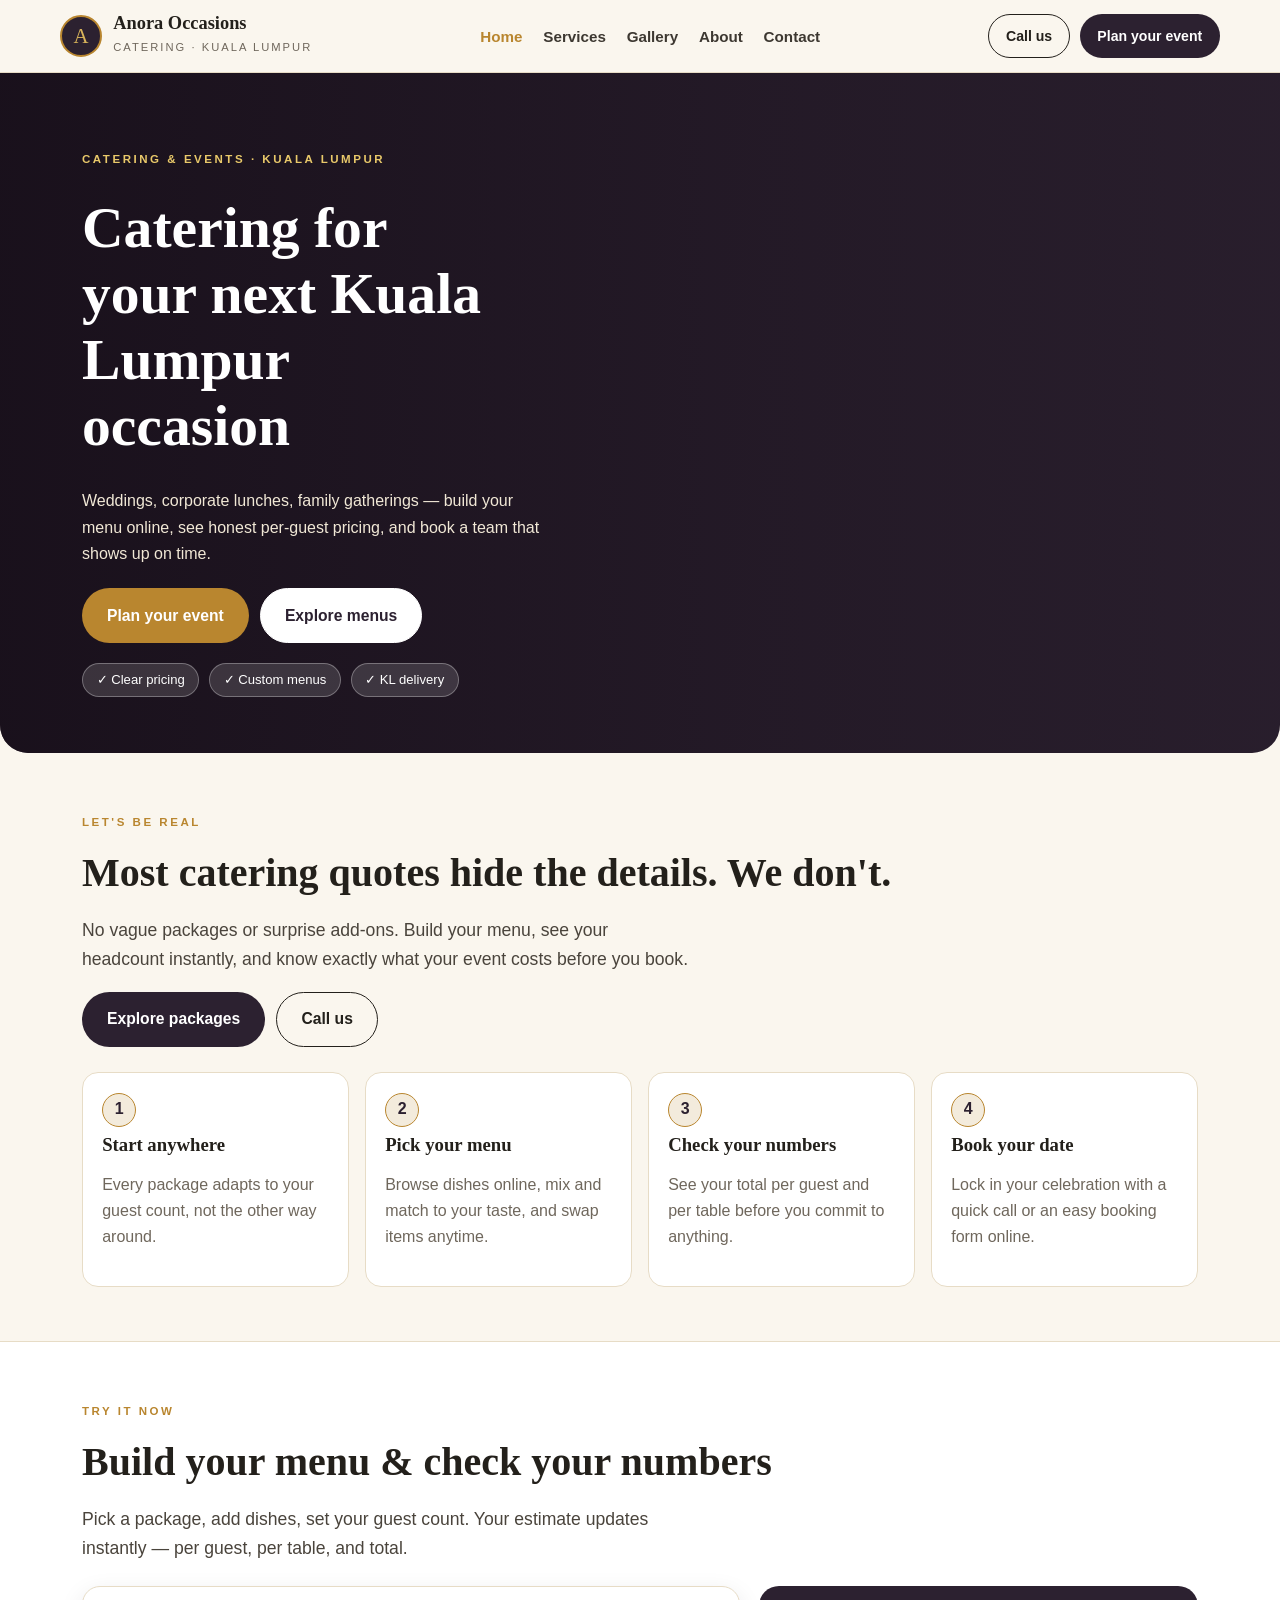
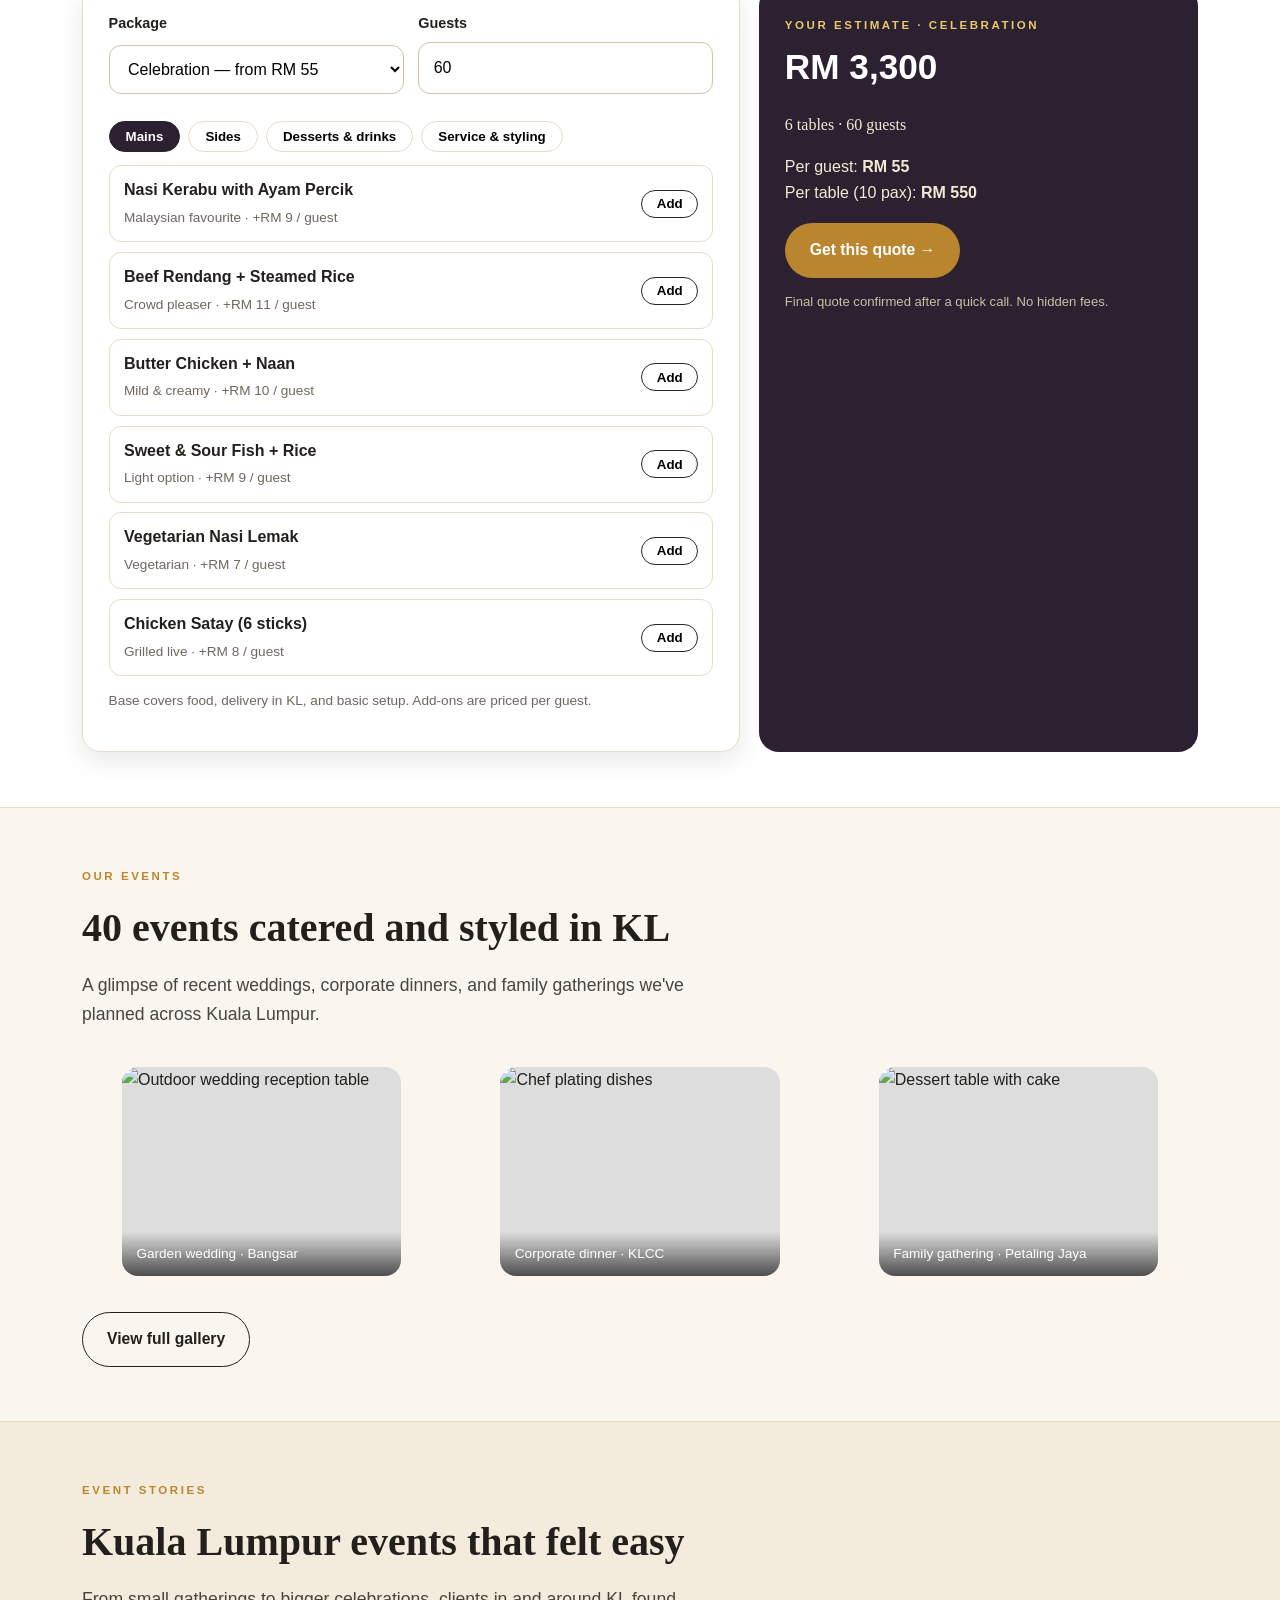
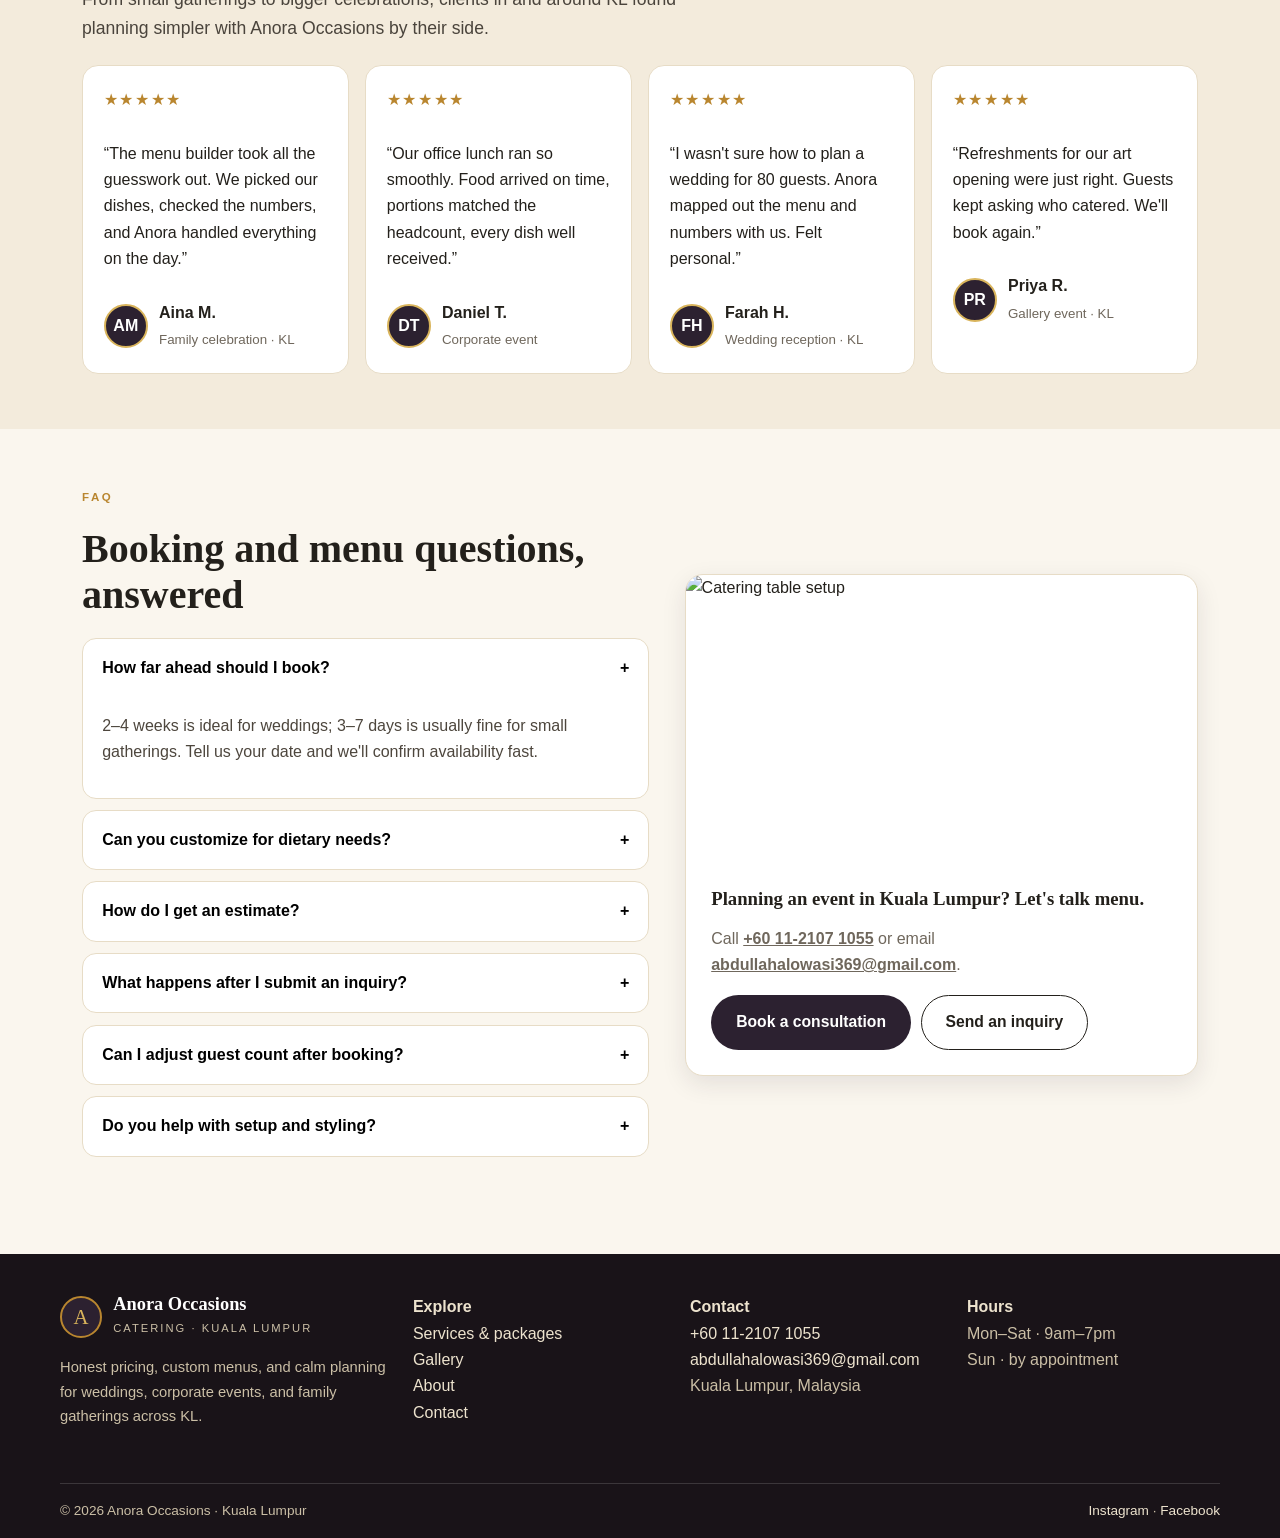
==== index.html @ 4746d6f7 "Add files via upload" ====
<!doctype html>
<html lang="en">
<head>
<meta charset="utf-8">
<meta name="viewport" content="width=device-width,initial-scale=1">
<title>Anora Occasions — Catering & Event Services in Kuala Lumpur</title>
<meta name="description" content="Anora Occasions offers catering and event services in Kuala Lumpur. Build custom menus, calculate headcounts, and book your occasion with clear pricing.">
<link rel="stylesheet" href="assets/css/style.css">
<link rel="icon" href="data:image/svg+xml,<svg xmlns='http://www.w3.org/2000/svg' viewBox='0 0 100 100'><circle cx='50' cy='50' r='46' fill='%232C2130'/><text x='50' y='66' font-size='52' text-anchor='middle' fill='%23D9B45B' font-family='Georgia'>A</text></svg>">
<script type="application/ld+json">{"@context":"https://schema.org","@type":"FoodEstablishment","name":"Anora Occasions","servesCuisine":["Malaysian","Western","Vegetarian"],"telephone":"+601121071055","email":"abdullahalowasi369@gmail.com","address":{"@type":"PostalAddress","addressLocality":"Kuala Lumpur","addressCountry":"MY"}}</script>
</head>
<body>
<header class="site-header">
  <div class="wrap nav">
    <a class="brand" href="index.html"><span class="brand-mark">A</span><span><b>Anora Occasions</b><small>Catering · Kuala Lumpur</small></span></a>
    <nav class="nav-links" id="navLinks">
      <a href="index.html">Home</a><a href="services.html">Services</a><a href="gallery.html">Gallery</a><a href="about.html">About</a><a href="contact.html">Contact</a>
    </nav>
    <div class="nav-cta">
      <a class="btn btn-ghost btn-sm" href="tel:+601121071055">Call us</a>
      <a class="btn btn-dark btn-sm" href="contact.html">Plan your event</a>
      <button class="burger" id="burger" aria-label="Menu">☰</button>
    </div>
  </div>
</header>

<div class="hero">
  <div class="hero-bg" style="background-image:url('https://images.unsplash.com/photo-1519225421980-715cb0215aed?auto=format&fit=crop&w=1600&q=80')"></div>
  <div class="hero-inner">
    <span class="eyebrow" style="color:#E9C96A">Catering &amp; Events · Kuala Lumpur</span>
    <h1>Catering for your next Kuala Lumpur occasion</h1>
    <p>Weddings, corporate lunches, family gatherings — build your menu online, see honest per-guest pricing, and book a team that shows up on time.</p>
    <div class="hero-actions">
      <a class="btn btn-gold" href="contact.html">Plan your event</a>
      <a class="btn btn-light" href="services.html">Explore menus</a>
    </div>
    <div class="hero-badges"><span class="pill">✓ Clear pricing</span><span class="pill">✓ Custom menus</span><span class="pill">✓ KL delivery</span></div>
  </div>
</div>

<section>
  <div class="wrap">
    <span class="eyebrow">Let's be real</span>
    <h2>Most catering quotes hide the details. We don't.</h2>
    <p class="lead">No vague packages or surprise add-ons. Build your menu, see your headcount instantly, and know exactly what your event costs before you book.</p>
    <div style="display:flex;gap:.7rem;flex-wrap:wrap;margin-top:1rem">
      <a class="btn btn-dark" href="services.html">Explore packages</a>
      <a class="btn btn-ghost" href="tel:+601121071055">Call us</a>
    </div>
    <div class="steps">
      <div class="step reveal"><div class="n">1</div><h3>Start anywhere</h3><p class="muted">Every package adapts to your guest count, not the other way around.</p></div>
      <div class="step reveal"><div class="n">2</div><h3>Pick your menu</h3><p class="muted">Browse dishes online, mix and match to your taste, and swap items anytime.</p></div>
      <div class="step reveal"><div class="n">3</div><h3>Check your numbers</h3><p class="muted">See your total per guest and per table before you commit to anything.</p></div>
      <div class="step reveal"><div class="n">4</div><h3>Book your date</h3><p class="muted">Lock in your celebration with a quick call or an easy booking form online.</p></div>
    </div>
  </div>
</section>

<section style="background:#fff;border-top:1px solid var(--line);border-bottom:1px solid var(--line)">
  <div class="wrap">
    <span class="eyebrow">Try it now</span>
    <h2>Build your menu &amp; check your numbers</h2>
    <p class="lead">Pick a package, add dishes, set your guest count. Your estimate updates instantly — per guest, per table, and total.</p>
    <div class="builder" data-builder>
      <div class="card card-pad">
        <div class="form-row">
          <div class="field"><label for="bPkg">Package</label>
            <select data-pkg id="bPkg"><option value="casual">Casual Gathering — from RM 35</option><option value="celebration" selected>Celebration — from RM 55</option><option value="grand">Grand Affair — custom</option></select></div>
          <div class="field"><label for="bGuests">Guests</label><input data-guests id="bGuests" type="number" min="10" max="500" value="60"></div>
        </div>
        <div class="cat-tabs">
          <button type="button" data-cat="mains" class="on">Mains</button>
          <button type="button" data-cat="sides">Sides</button>
          <button type="button" data-cat="desserts">Desserts &amp; drinks</button>
          <button type="button" data-cat="staffing">Service &amp; styling</button>
        </div>
        <div data-dish-list></div>
        <p class="muted" style="font-size:.85rem">Base covers food, delivery in KL, and basic setup. Add-ons are priced per guest.</p>
      </div>
      <div class="summary">
        <span class="eyebrow" style="color:#E9C96A">Your estimate · <span data-pkg-name>Celebration</span></span>
        <div class="big-total" data-total>RM 0</div>
        <p><output data-tables></output></p>
        <p>Per guest: <b data-per-guest></b><br>Per table (10 pax): <b data-per-table></b></p>
        <a class="btn btn-gold" data-quote href="contact.html">Get this quote →</a>
        <p class="muted" style="color:#CBBFA6;font-size:.82rem;margin-top:.8rem">Final quote confirmed after a quick call. No hidden fees.</p>
      </div>
    </div>
  </div>
</section>

<section>
  <div class="wrap">
    <span class="eyebrow">Our events</span>
    <h2>40 events catered and styled in KL</h2>
    <p class="lead">A glimpse of recent weddings, corporate dinners, and family gatherings we've planned across Kuala Lumpur.</p>
    <div class="grid-3" style="margin-top:1.4rem">
      <figure class="photo reveal"><img loading="lazy" src="https://images.unsplash.com/photo-1511795409834-ef04bbd61622?auto=format&fit=crop&w=900&q=80" alt="Outdoor wedding reception table"><figcaption>Garden wedding · Bangsar</figcaption></figure>
      <figure class="photo reveal"><img loading="lazy" src="https://images.unsplash.com/photo-1555244162-803834f70033?auto=format&fit=crop&w=900&q=80" alt="Chef plating dishes"><figcaption>Corporate dinner · KLCC</figcaption></figure>
      <figure class="photo reveal"><img loading="lazy" src="https://images.unsplash.com/photo-1464349095431-e9a21285b5f3?auto=format&fit=crop&w=900&q=80" alt="Dessert table with cake"><figcaption>Family gathering · Petaling Jaya</figcaption></figure>
    </div>
    <div style="margin-top:1.2rem"><a class="btn btn-ghost" href="gallery.html">View full gallery</a></div>
  </div>
</section>

<section style="background:var(--cream-2);border-top:1px solid var(--line)">
  <div class="wrap">
    <span class="eyebrow">Event stories</span>
    <h2>Kuala Lumpur events that felt easy</h2>
    <p class="lead">From small gatherings to bigger celebrations, clients in and around KL found planning simpler with Anora Occasions by their side.</p>
    <div class="testis" style="margin-top:1.4rem">
      <div class="testi reveal"><div class="stars">★★★★★</div><p>“The menu builder took all the guesswork out. We picked our dishes, checked the numbers, and Anora handled everything on the day.”</p><div style="display:flex;gap:.7rem;align-items:center"><span class="avatar">AM</span><span><b>Aina M.</b><br><small class="muted">Family celebration · KL</small></span></div></div>
      <div class="testi reveal"><div class="stars">★★★★★</div><p>“Our office lunch ran so smoothly. Food arrived on time, portions matched the headcount, every dish well received.”</p><div style="display:flex;gap:.7rem;align-items:center"><span class="avatar">DT</span><span><b>Daniel T.</b><br><small class="muted">Corporate event</small></span></div></div>
      <div class="testi reveal"><div class="stars">★★★★★</div><p>“I wasn't sure how to plan a wedding for 80 guests. Anora mapped out the menu and numbers with us. Felt personal.”</p><div style="display:flex;gap:.7rem;align-items:center"><span class="avatar">FH</span><span><b>Farah H.</b><br><small class="muted">Wedding reception · KL</small></span></div></div>
      <div class="testi reveal"><div class="stars">★★★★★</div><p>“Refreshments for our art opening were just right. Guests kept asking who catered. We'll book again.”</p><div style="display:flex;gap:.7rem;align-items:center"><span class="avatar">PR</span><span><b>Priya R.</b><br><small class="muted">Gallery event · KL</small></span></div></div>
    </div>
  </div>
</section>

<section>
  <div class="wrap split">
    <div>
      <span class="eyebrow">FAQ</span>
      <h2>Booking and menu questions, answered</h2>
      <div style="margin-top:1rem">
        <div class="faq open"><button>How far ahead should I book? <span>+</span></button><div class="a"><p>2–4 weeks is ideal for weddings; 3–7 days is usually fine for small gatherings. Tell us your date and we'll confirm availability fast.</p></div></div>
        <div class="faq"><button>Can you customize for dietary needs? <span>+</span></button><div class="a"><p>Yes — vegetarian, vegan, halal-friendly, and allergen-aware options. Note requirements in your inquiry and we label dishes on the day.</p></div></div>
        <div class="faq"><button>How do I get an estimate? <span>+</span></button><div class="a"><p>Use the menu builder above or on the Services page. Pick a package, add dishes, set guests — you get per-guest, per-table, and total instantly.</p></div></div>
        <div class="faq"><button>What happens after I submit an inquiry? <span>+</span></button><div class="a"><p>We reply within one business day with a clear quote, then a short call to lock menu, headcount, and setup.</p></div></div>
        <div class="faq"><button>Can I adjust guest count after booking? <span>+</span></button><div class="a"><p>Yes, up to 72 hours before the event. Your headcount calculator portions and staffing adjust automatically.</p></div></div>
        <div class="faq"><button>Do you help with setup and styling? <span>+</span></button><div class="a"><p>Celebration and Grand packages include full setup, styling, service staff, and cleanup.</p></div></div>
      </div>
    </div>
    <div class="card"><img src="https://images.unsplash.com/photo-1414235077428-338989a2e8c0?auto=format&fit=crop&w=1000&q=80" alt="Catering table setup" style="height:280px;width:100%;object-fit:cover">
      <div class="card-pad"><h3>Planning an event in Kuala Lumpur? Let's talk menu.</h3>
      <p class="muted">Call <a href="tel:+601121071055"><b>+60 11-2107 1055</b></a> or email <a href="mailto:abdullahalowasi369@gmail.com"><b>abdullahalowasi369@gmail.com</b></a>.</p>
      <div style="display:flex;gap:.6rem;flex-wrap:wrap"><a class="btn btn-dark" href="contact.html">Book a consultation</a><a class="btn btn-ghost" href="contact.html">Send an inquiry</a></div></div>
    </div>
  </div>
</section>

<footer>
  <div class="wrap foot">
    <div><a class="brand" href="index.html" style="color:#fff"><span class="brand-mark">A</span><span><b>Anora Occasions</b><small style="color:#CBBFA6">Catering · Kuala Lumpur</small></span></a>
      <p style="color:#CBBFA6;font-size:.92rem">Honest pricing, custom menus, and calm planning for weddings, corporate events, and family gatherings across KL.</p></div>
    <div><b>Explore</b><br><a href="services.html">Services &amp; packages</a><br><a href="gallery.html">Gallery</a><br><a href="about.html">About</a><br><a href="contact.html">Contact</a></div>
    <div><b>Contact</b><br><a href="tel:+601121071055">+60 11-2107 1055</a><br><a href="mailto:abdullahalowasi369@gmail.com">abdullahalowasi369@gmail.com</a><br><span style="color:#CBBFA6">Kuala Lumpur, Malaysia</span></div>
    <div><b>Hours</b><br><span style="color:#CBBFA6">Mon–Sat · 9am–7pm<br>Sun · by appointment</span></div>
  </div>
  <div class="wrap foot-bottom"><span>© <span data-year></span> Anora Occasions · Kuala Lumpur</span><span><a href="https://instagram.com/anoraoccasions">Instagram</a> · <a href="https://facebook.com/anoraoccasions">Facebook</a></span></div>
</footer>
<script src="assets/js/main.js"></script>
</body>
</html>
---- assets/css/style.css ----
/* Anora Occasions — Catering & Event Services, Kuala Lumpur
   Static, no-build, GitHub Pages ready. */
:root{
  --cream:#FAF6EE; --cream-2:#F3EBDC; --ink:#23201B; --muted:#6F675C;
  --gold:#B9862F; --gold-2:#D9B45B; --plum:#2C2130; --plum-2:#3D2C42;
  --card:#FFFFFF; --line:#E7DCC6; --green:#2F6B4F; --radius:18px;
  --shadow:0 18px 50px rgba(44,33,48,.12); --shadow-sm:0 8px 24px rgba(44,33,48,.10);
  --font-head:Georgia,"Playfair Display","Times New Roman",serif;
  --font-body:-apple-system,BlinkMacSystemFont,"Segoe UI",Inter,Roboto,"Helvetica Neue",Arial,sans-serif;
}
*{box-sizing:border-box}
html{scroll-behavior:smooth}
body{margin:0;font-family:var(--font-body);background:var(--cream);color:var(--ink);line-height:1.65;-webkit-font-smoothing:antialiased}
img{max-width:100%;display:block}
a{color:inherit}
.wrap{max-width:1160px;margin:0 auto;padding:0 22px}
.eyebrow{letter-spacing:.22em;font-size:.72rem;font-weight:700;color:var(--gold);text-transform:uppercase}
h1,h2,h3{font-family:var(--font-head);line-height:1.15;margin:.4em 0 .5em;font-weight:600}
h1{font-size:clamp(2.1rem,4.6vw,3.6rem)}
h2{font-size:clamp(1.6rem,3.2vw,2.5rem)}
.lead{font-size:1.1rem;color:#4a443c;max-width:62ch}
.muted{color:var(--muted)}
.btn{display:inline-flex;align-items:center;gap:.5rem;padding:.85rem 1.5rem;border-radius:999px;border:1px solid transparent;
  font-weight:700;text-decoration:none;cursor:pointer;transition:.2s;font-size:.98rem}
.btn-dark{background:var(--plum);color:#fff}
.btn-dark:hover{background:var(--plum-2);transform:translateY(-1px)}
.btn-gold{background:var(--gold);color:#fff}
.btn-gold:hover{filter:brightness(1.06);transform:translateY(-1px)}
.btn-ghost{background:transparent;border-color:var(--ink);color:var(--ink)}
.btn-ghost:hover{background:var(--ink);color:#fff}
.btn-light{background:#fff;color:var(--plum);border-color:#fff}
.btn-sm{padding:.6rem 1.05rem;font-size:.88rem}
/* Header */
.site-header{position:sticky;top:0;z-index:50;background:rgba(250,246,238,.92);backdrop-filter:blur(10px);border-bottom:1px solid var(--line)}
.nav{display:flex;align-items:center;justify-content:space-between;padding:.8rem 0;gap:1rem}
.brand{display:flex;align-items:center;gap:.7rem;text-decoration:none}
.brand-mark{width:42px;height:42px;border-radius:50%;background:var(--plum);color:var(--gold-2);
  display:grid;place-items:center;font-family:var(--font-head);font-size:1.3rem;border:2px solid var(--gold)}
.brand b{font-family:var(--font-head);font-size:1.15rem;display:block;line-height:1.1}
.brand small{font-size:.7rem;letter-spacing:.18em;color:var(--muted);text-transform:uppercase}
.nav-links{display:flex;gap:1.3rem;align-items:center}
.nav-links a{text-decoration:none;font-weight:600;font-size:.95rem;color:#3d3831}
.nav-links a.active,.nav-links a:hover{color:var(--gold)}
.nav-cta{display:flex;gap:.6rem;align-items:center}
.burger{display:none;background:none;border:1px solid var(--line);border-radius:10px;padding:.5rem .7rem;font-size:1.1rem;cursor:pointer}
/* Hero */
.hero{position:relative;border-radius:0 0 28px 28px;overflow:hidden;background:var(--plum);color:#fff}
.hero-bg{position:absolute;inset:0;background-size:cover;background-position:center;opacity:.55}
.hero::after{content:"";position:absolute;inset:0;background:linear-gradient(90deg,rgba(20,12,22,.78),rgba(20,12,22,.35) 60%,rgba(20,12,22,.15))}
.hero-inner{position:relative;z-index:2;padding:4.5rem 0 3.5rem;max-width:1160px;margin:0 auto;padding-left:22px;padding-right:22px}
.hero h1{max-width:14ch}
.hero p{max-width:52ch;color:#F1E8D6}
.hero-actions{display:flex;gap:.7rem;flex-wrap:wrap;margin-top:1.3rem}
.hero-badges{display:flex;gap:.6rem;flex-wrap:wrap;margin-top:1.2rem}
.pill{background:rgba(255,255,255,.14);border:1px solid rgba(255,255,255,.3);border-radius:999px;padding:.35rem .85rem;font-size:.82rem}
/* Sections */
section{padding:3.4rem 0}
.split{display:grid;grid-template-columns:1.05fr .95fr;gap:2.2rem;align-items:center}
.card{background:var(--card);border:1px solid var(--line);border-radius:var(--radius);box-shadow:var(--shadow-sm);overflow:hidden}
.card-pad{padding:1.6rem}
.steps{display:grid;grid-template-columns:repeat(4,1fr);gap:1rem;margin-top:1.6rem}
.step{background:#fff;border:1px solid var(--line);border-radius:16px;padding:1.2rem}
.step .n{width:34px;height:34px;border-radius:50%;background:var(--cream-2);border:1px solid var(--gold);display:grid;place-items:center;font-weight:800;color:var(--plum)}
.grid-3{display:grid;grid-template-columns:repeat(3,1fr);gap:1.2rem}
.grid-2{display:grid;grid-template-columns:repeat(2,1fr);gap:1.2rem}
.grid-4{display:grid;grid-template-columns:repeat(4,1fr);gap:1rem}
.photo{border-radius:16px;overflow:hidden;position:relative;background:#ddd}
.photo img{width:100%;height:100%;object-fit:cover;aspect-ratio:4/3;transition:transform .5s}
.photo:hover img{transform:scale(1.04)}
.photo figcaption{position:absolute;left:0;right:0;bottom:0;padding:.7rem .9rem;background:linear-gradient(transparent,rgba(0,0,0,.65));color:#fff;font-size:.85rem}
/* Testimonials */
.testis{display:grid;grid-template-columns:repeat(4,1fr);gap:1rem}
.testi{background:#fff;border:1px solid var(--line);border-radius:16px;padding:1.3rem;display:flex;flex-direction:column;gap:.7rem}
.avatar{width:44px;height:44px;border-radius:50%;display:grid;place-items:center;font-weight:800;color:#fff;background:var(--plum);border:2px solid var(--gold-2)}
.stars{color:var(--gold);letter-spacing:.1em}
/* Pricing */
.pricing{display:grid;grid-template-columns:repeat(3,1fr);gap:1.2rem;align-items:stretch}
.price-card{background:#fff;border:1px solid var(--line);border-radius:20px;padding:1.7rem;display:flex;flex-direction:column;gap:.6rem;position:relative}
.price-card.featured{border:2px solid var(--gold);box-shadow:var(--shadow)}
.price{font-family:var(--font-head);font-size:1.9rem}
.price small{font-size:.9rem;font-family:var(--font-body);color:var(--muted)}
.check{list-style:none;padding:0;margin:.4rem 0;display:grid;gap:.45rem}
.check li::before{content:"✓ ";color:var(--green);font-weight:800}
.badge-pop{position:absolute;top:-13px;left:50%;transform:translateX(-50%);background:var(--gold);color:#fff;font-size:.75rem;font-weight:800;
  padding:.25rem .8rem;border-radius:999px;letter-spacing:.06em}
/* Builder / calculator */
.builder{display:grid;grid-template-columns:1.2fr .8fr;gap:1.2rem;margin-top:1.4rem}
.dish{display:flex;justify-content:space-between;align-items:center;gap:.8rem;border:1px solid var(--line);border-radius:12px;padding:.7rem .9rem;margin-bottom:.6rem;background:#fff}
.dish button{border:1px solid var(--plum);background:#fff;border-radius:999px;padding:.35rem .9rem;font-weight:700;cursor:pointer}
.dish button.on{background:var(--plum);color:#fff}
.cat-tabs{display:flex;gap:.5rem;flex-wrap:wrap;margin:.8rem 0}
.cat-tabs button{border:1px solid var(--line);background:#fff;border-radius:999px;padding:.45rem 1rem;cursor:pointer;font-weight:700}
.cat-tabs button.on{background:var(--plum);color:#fff;border-color:var(--plum)}
.summary{background:var(--plum);color:#F4EAD3;border-radius:20px;padding:1.6rem;position:sticky;top:90px}
.summary output{font-family:var(--font-head)}
.big-total{font-size:2.2rem;font-weight:700;color:#fff}
.field{display:grid;gap:.35rem;margin-bottom:.9rem}
label{font-weight:700;font-size:.9rem}
input,select,textarea{font:inherit;padding:.75rem .9rem;border-radius:12px;border:1px solid #CFC2A6;background:#fff;width:100%}
textarea{min-height:120px;resize:vertical}
input:focus,select:focus,textarea:focus{outline:2px solid var(--gold-2);border-color:var(--gold)}
.form-row{display:grid;grid-template-columns:1fr 1fr;gap:.9rem}
/* FAQ */
.faq{border:1px solid var(--line);border-radius:14px;background:#fff;margin-bottom:.7rem;overflow:hidden}
.faq button{width:100%;text-align:left;background:none;border:0;padding:1rem 1.2rem;font:inherit;font-weight:700;cursor:pointer;display:flex;justify-content:space-between;gap:1rem}
.faq .a{max-height:0;overflow:hidden;transition:max-height .3s ease;padding:0 1.2rem;color:#4d463d}
.faq.open .a{max-height:300px;padding-bottom:1rem}
/* Gallery */
.filters{display:flex;gap:.5rem;flex-wrap:wrap;margin:1rem 0}
.filters button{border:1px solid var(--line);background:#fff;border-radius:999px;padding:.5rem 1.1rem;cursor:pointer;font-weight:700}
.filters button.on{background:var(--plum);color:#fff}
.g-grid{display:grid;grid-template-columns:repeat(3,1fr);gap:1rem}
.lightbox{position:fixed;inset:0;background:rgba(15,10,18,.85);display:none;place-items:center;z-index:99;padding:20px}
.lightbox.open{display:grid}
.lightbox img{max-width:min(920px,94vw);max-height:82vh;border-radius:14px}
.lightbox p{color:#fff;text-align:center}
/* CTA band */
.cta-band{background:linear-gradient(120deg,var(--plum),#4a2f4e 60%,#6b4a2f);color:#fff;border-radius:22px;padding:2.2rem;display:grid;grid-template-columns:1.2fr .8fr;gap:1.5rem;align-items:center;box-shadow:var(--shadow)}
.cta-band img{border-radius:16px;width:100%;height:220px;object-fit:cover}
/* Footer */
footer{background:#191318;color:#EDE3CE;margin-top:2rem}
.foot{display:grid;grid-template-columns:1.3fr 1fr 1fr 1fr;gap:1.5rem;padding:2.5rem 0}
footer a{color:#EDE3CE;text-decoration:none}
footer a:hover{color:var(--gold-2)}
.foot-bottom{border-top:1px solid rgba(255,255,255,.15);padding:1rem 0;display:flex;justify-content:space-between;gap:1rem;flex-wrap:wrap;font-size:.85rem;color:#CBBFA6}
/* Reveal */
.reveal{opacity:0;transform:translateY(14px);transition:.6s}
.reveal.in{opacity:1;transform:none}
/* Stats */
.stats{display:grid;grid-template-columns:repeat(4,1fr);gap:1rem;margin-top:1.4rem}
.stat{background:#fff;border:1px solid var(--line);border-radius:16px;padding:1.2rem;text-align:center}
.stat b{font-family:var(--font-head);font-size:1.8rem;display:block;color:var(--plum)}
/* Team */
.team{display:grid;grid-template-columns:repeat(2,1fr);gap:1.2rem}
.member{display:flex;gap:1rem;align-items:flex-start}
.member img{width:110px;height:110px;object-fit:cover;border-radius:16px;border:2px solid var(--gold-2)}
.role{font-size:.8rem;letter-spacing:.14em;text-transform:uppercase;color:var(--gold);font-weight:800}
.notice{background:#FFF7E2;border:1px solid var(--gold-2);border-radius:12px;padding:.9rem 1.1rem}
.success{background:#E8F5EC;border:1px solid #8FC39F;border-radius:12px;padding:.9rem 1.1rem;display:none}
.success.show{display:block}
@media(max-width:960px){
  .split,.builder,.cta-band,.grid-3,.grid-2{grid-template-columns:1fr}
  .steps,.testis,.pricing,.stats{grid-template-columns:1fr 1fr}
  .grid-4,.g-grid{grid-template-columns:1fr 1fr}
  .foot{grid-template-columns:1fr 1fr}
  .nav-links,.nav-cta .btn-ghost{display:none}
  .burger{display:block}
  .nav-links.mobile-open{display:flex;position:absolute;top:64px;left:12px;right:12px;background:#fff;border:1px solid var(--line);
    border-radius:14px;padding:1rem;flex-direction:column;align-items:stretch;box-shadow:var(--shadow)}
}
@media(max-width:600px){
  .steps,.testis,.pricing,.stats,.grid-4,.g-grid,.team,.form-row,.foot{grid-template-columns:1fr}
  section{padding:2.4rem 0}
}
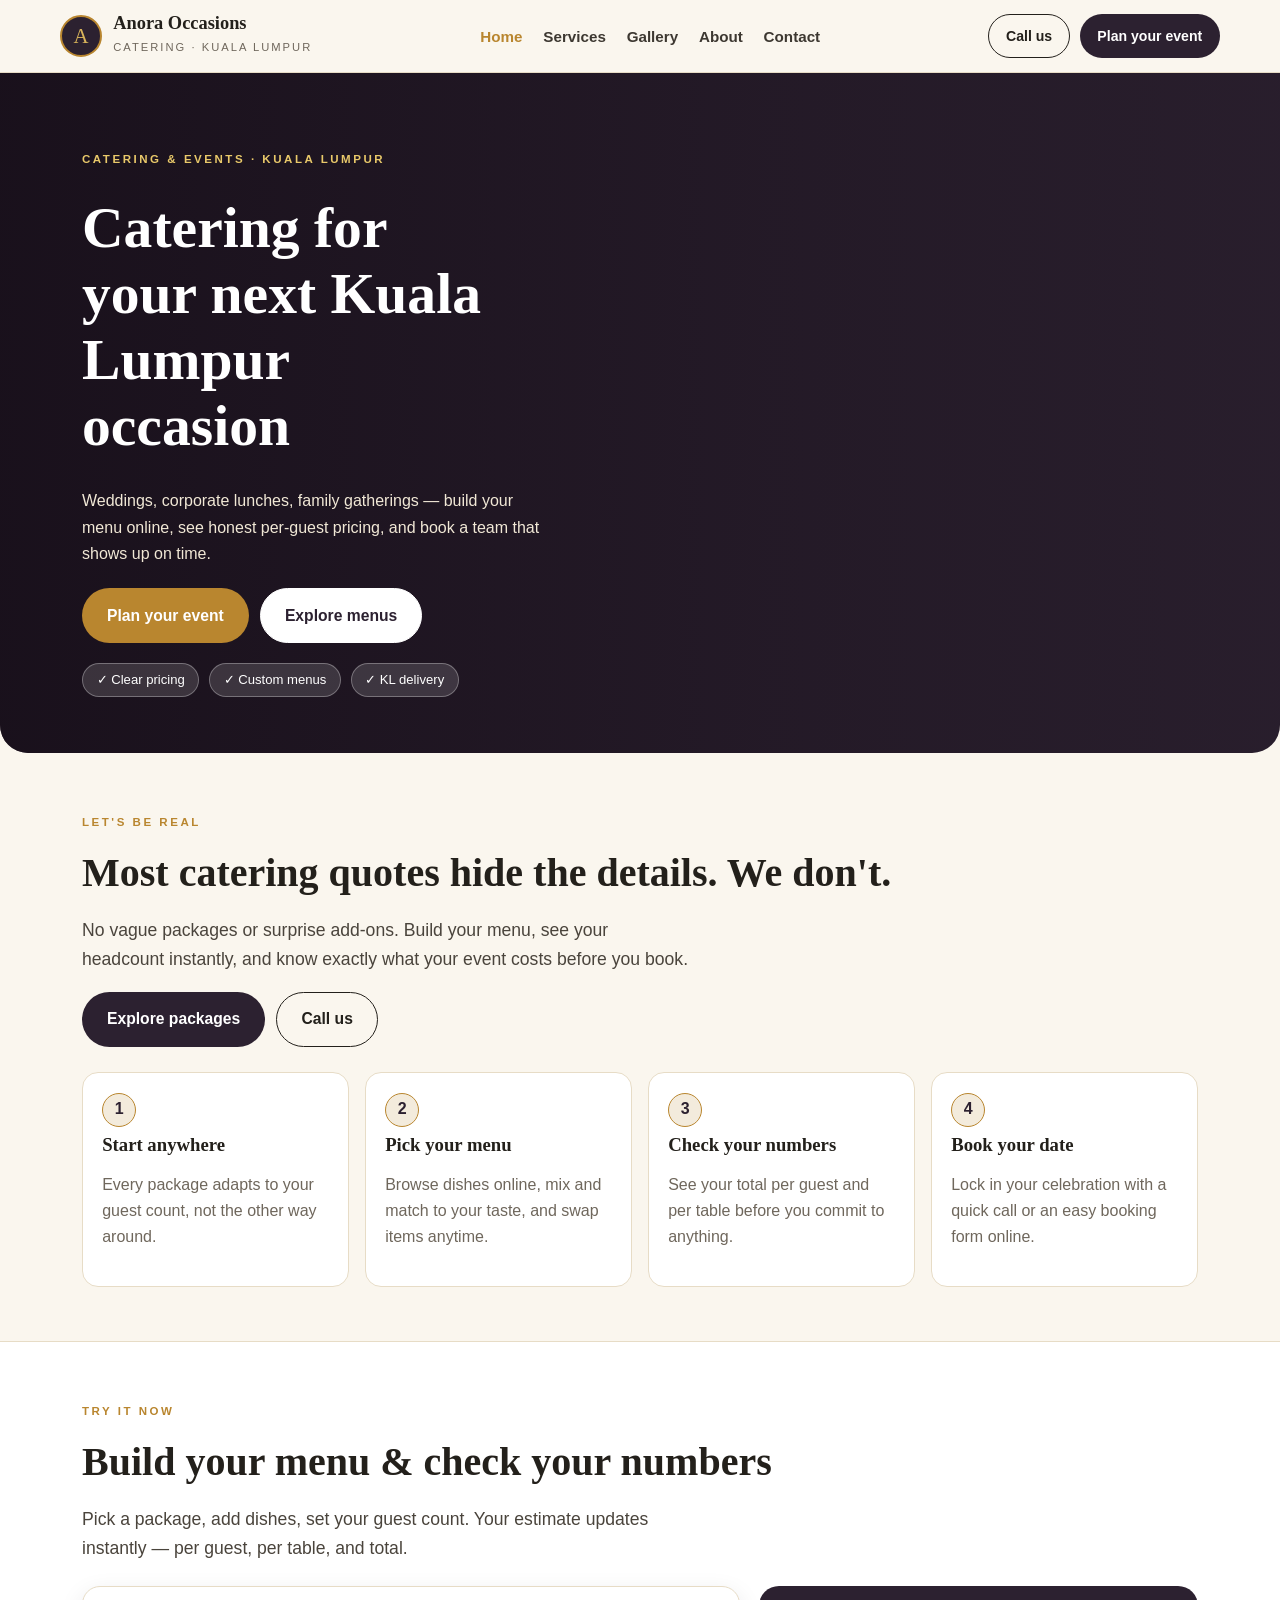
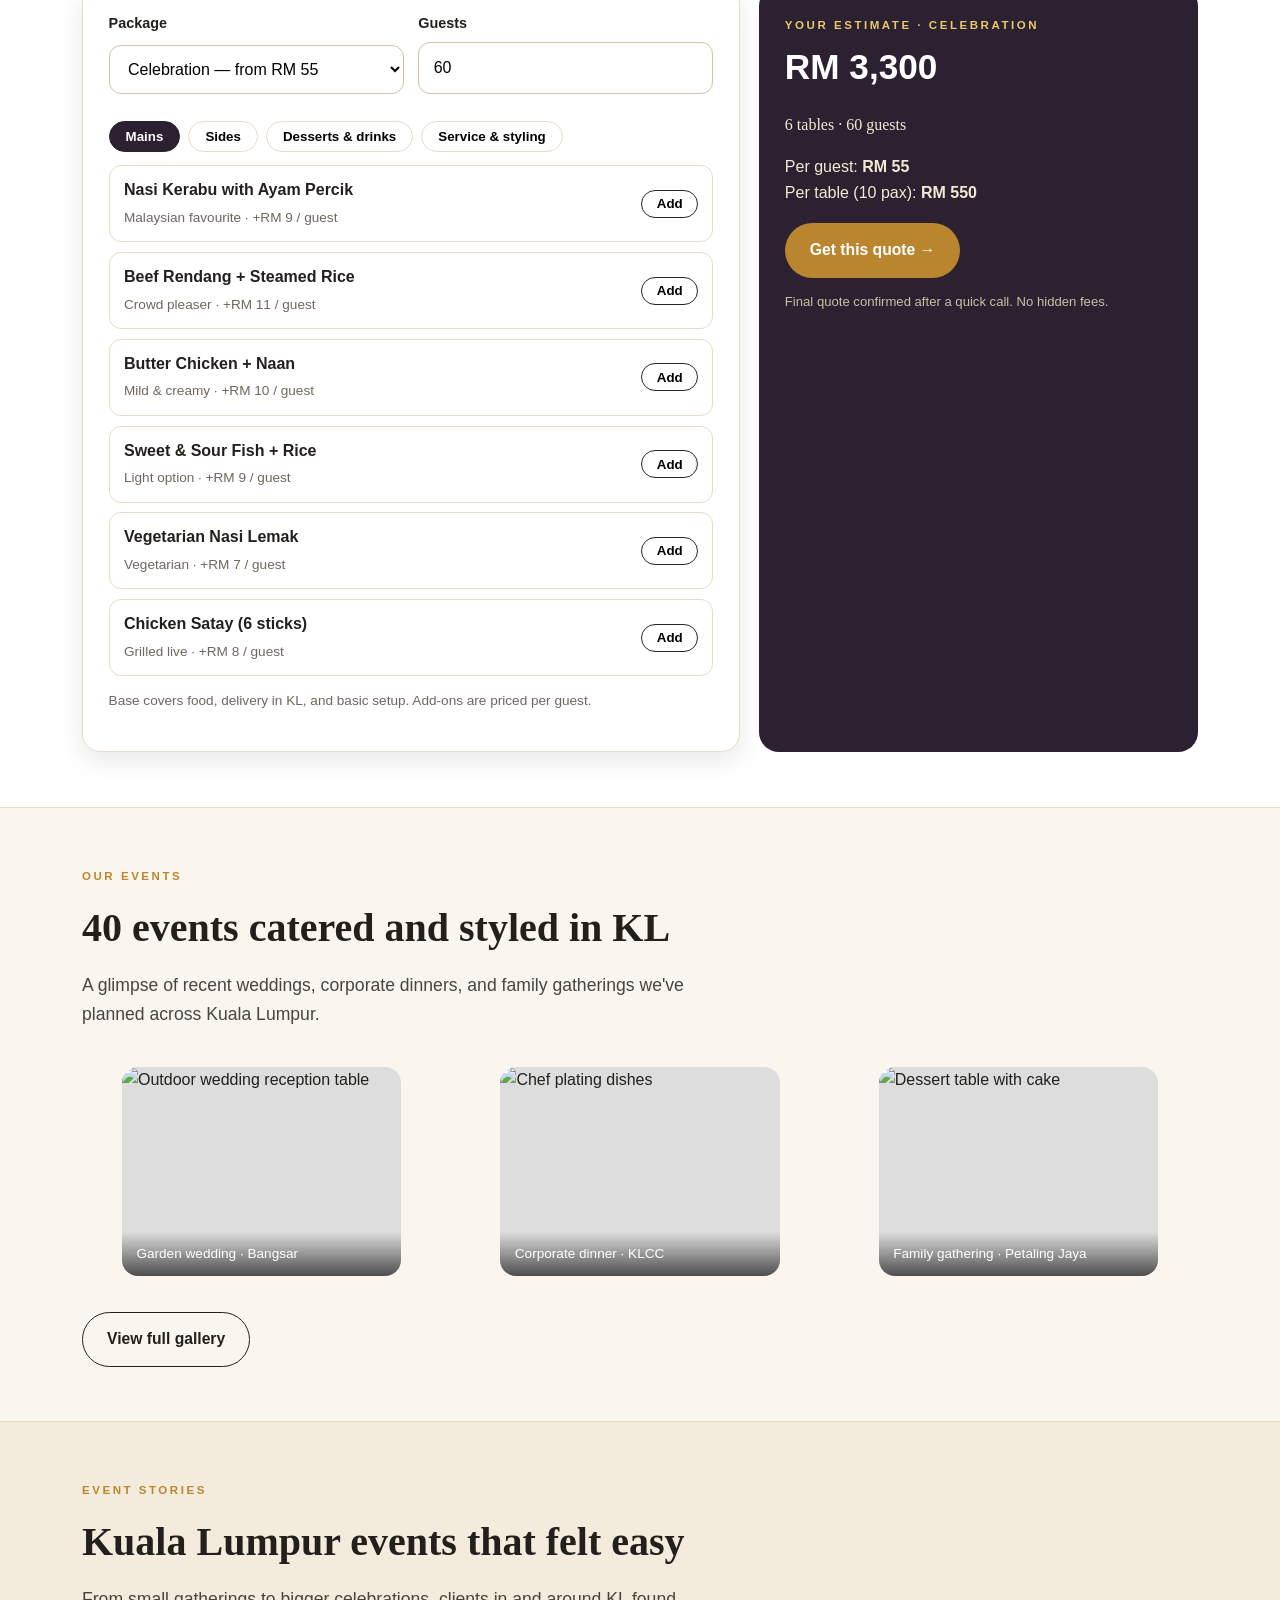
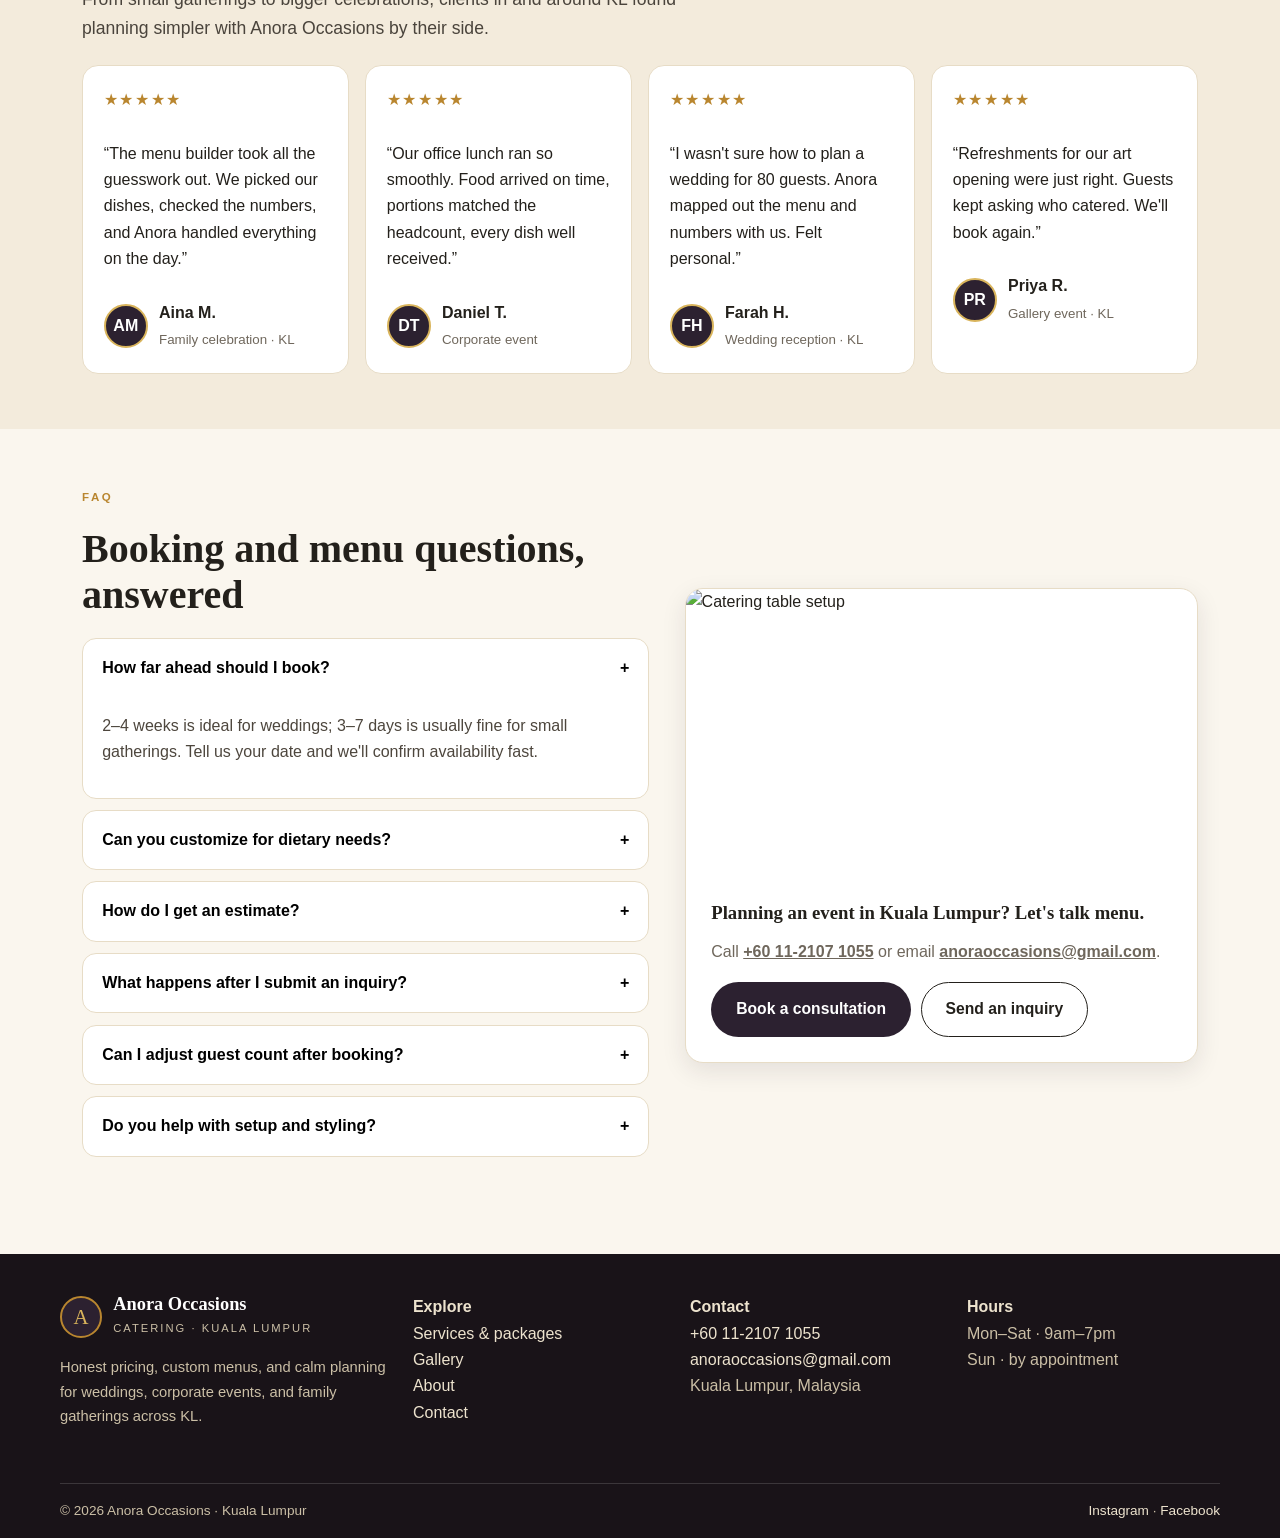
==== commit 3cdab66d: "Update index.html" ====
--- a/index.html
+++ b/index.html
@@ -133,7 +133,7 @@
     </div>
     <div class="card"><img src="https://images.unsplash.com/photo-1414235077428-338989a2e8c0?auto=format&fit=crop&w=1000&q=80" alt="Catering table setup" style="height:280px;width:100%;object-fit:cover">
       <div class="card-pad"><h3>Planning an event in Kuala Lumpur? Let's talk menu.</h3>
-      <p class="muted">Call <a href="tel:+601121071055"><b>+60 11-2107 1055</b></a> or email <a href="mailto:abdullahalowasi369@gmail.com"><b>abdullahalowasi369@gmail.com</b></a>.</p>
+      <p class="muted">Call <a href="tel:+601121071055"><b>+60 11-2107 1055</b></a> or email <a href="mailto:anoraoccasions@gmail.com"><b>anoraoccasions@gmail.com</b></a>.</p>
       <div style="display:flex;gap:.6rem;flex-wrap:wrap"><a class="btn btn-dark" href="contact.html">Book a consultation</a><a class="btn btn-ghost" href="contact.html">Send an inquiry</a></div></div>
     </div>
   </div>
@@ -144,7 +144,7 @@
     <div><a class="brand" href="index.html" style="color:#fff"><span class="brand-mark">A</span><span><b>Anora Occasions</b><small style="color:#CBBFA6">Catering · Kuala Lumpur</small></span></a>
       <p style="color:#CBBFA6;font-size:.92rem">Honest pricing, custom menus, and calm planning for weddings, corporate events, and family gatherings across KL.</p></div>
     <div><b>Explore</b><br><a href="services.html">Services &amp; packages</a><br><a href="gallery.html">Gallery</a><br><a href="about.html">About</a><br><a href="contact.html">Contact</a></div>
-    <div><b>Contact</b><br><a href="tel:+601121071055">+60 11-2107 1055</a><br><a href="mailto:abdullahalowasi369@gmail.com">abdullahalowasi369@gmail.com</a><br><span style="color:#CBBFA6">Kuala Lumpur, Malaysia</span></div>
+    <div><b>Contact</b><br><a href="tel:+601121071055">+60 11-2107 1055</a><br><a href="mailto:anoraoccasions@gmail.com">anoraoccasions@gmail.com</a><br><span style="color:#CBBFA6">Kuala Lumpur, Malaysia</span></div>
     <div><b>Hours</b><br><span style="color:#CBBFA6">Mon–Sat · 9am–7pm<br>Sun · by appointment</span></div>
   </div>
   <div class="wrap foot-bottom"><span>© <span data-year></span> Anora Occasions · Kuala Lumpur</span><span><a href="https://instagram.com/anoraoccasions">Instagram</a> · <a href="https://facebook.com/anoraoccasions">Facebook</a></span></div>
